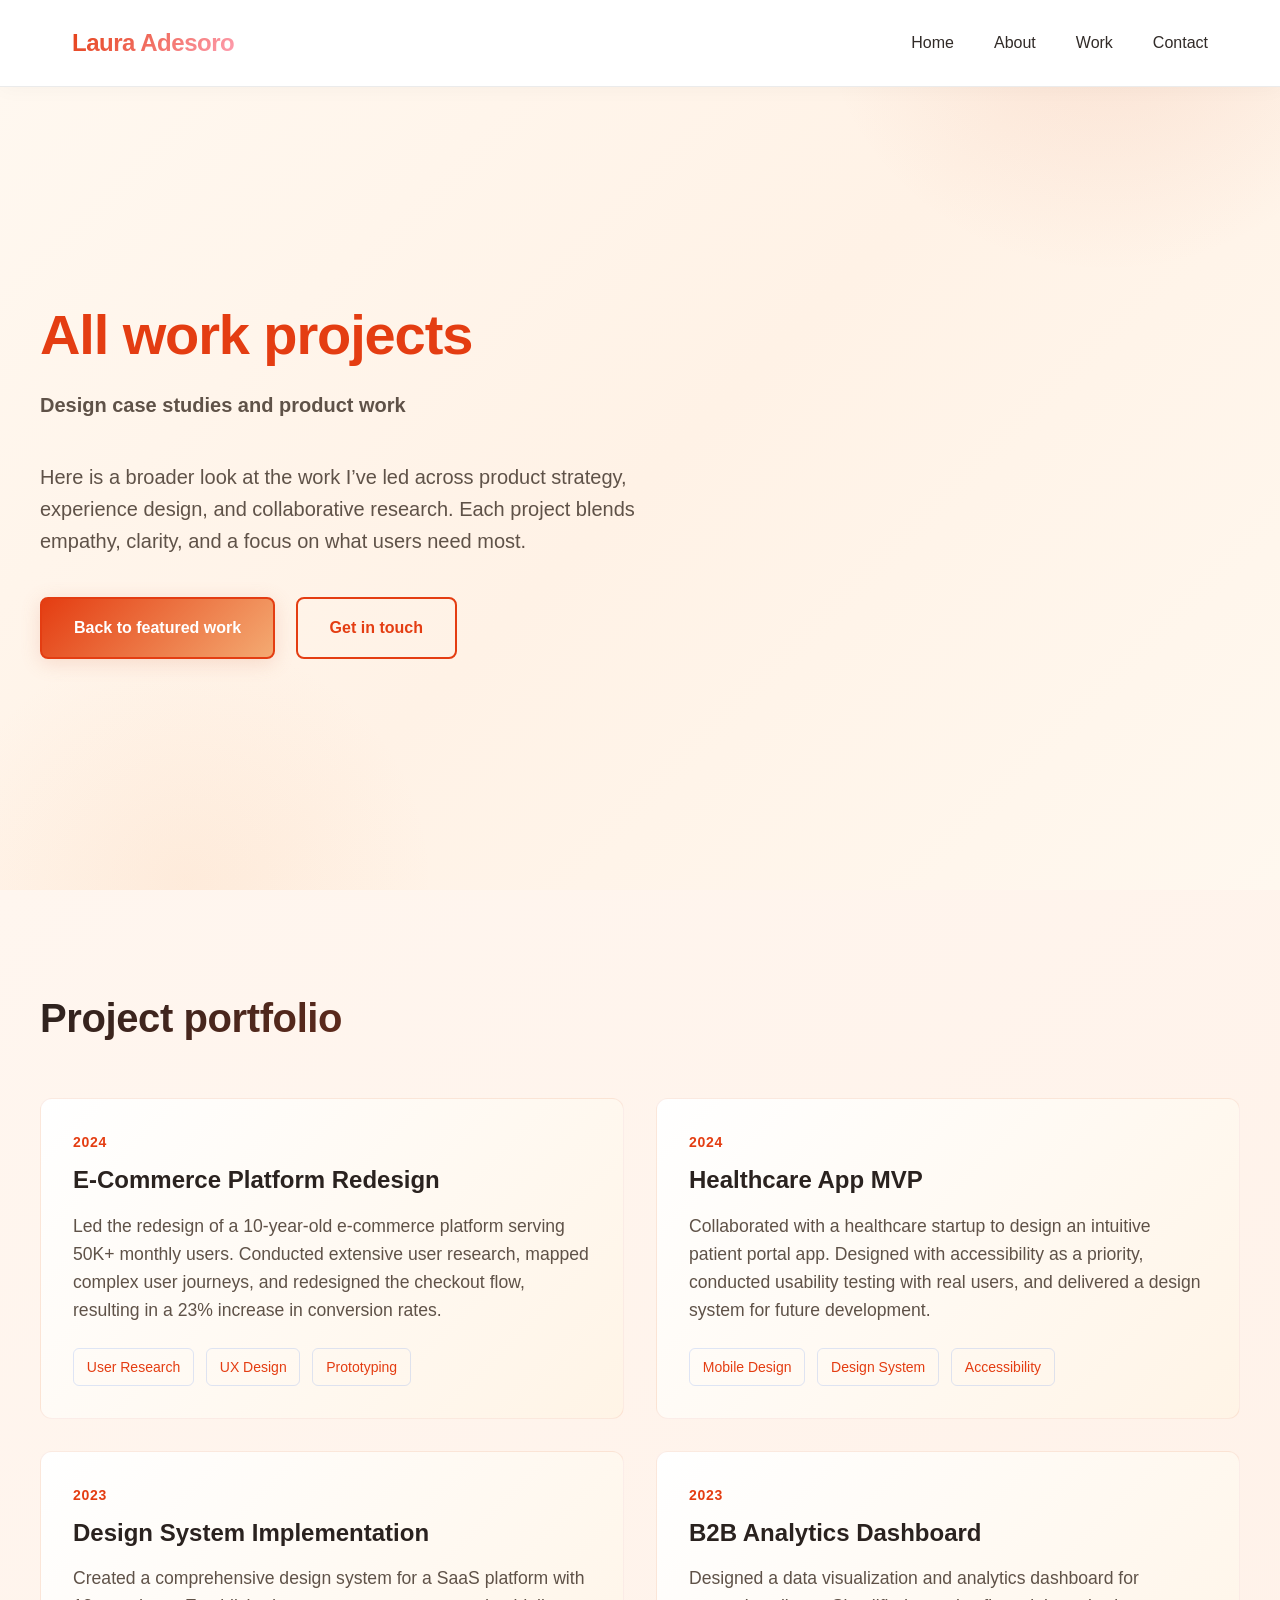
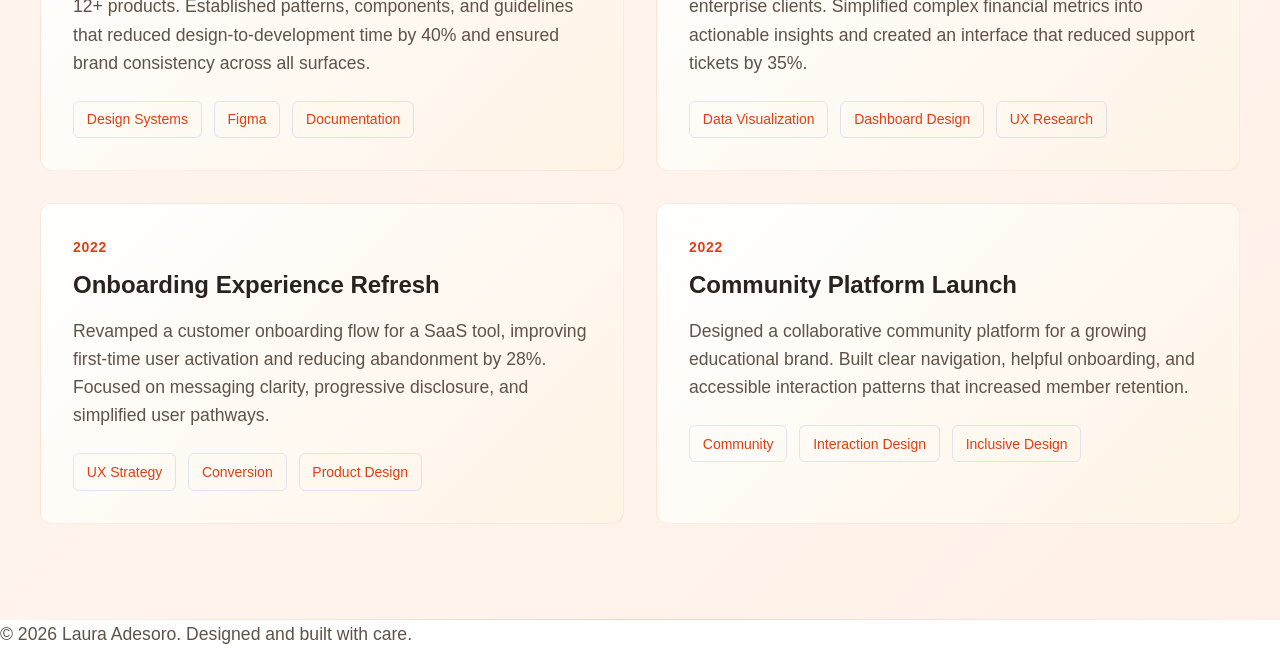
==== work.html @ 9b1a5531 "color scheme and hover affect changes Co-authored-by: Copilot <copilot@github.com>" ====
<!DOCTYPE html>
<html lang="en">
<head>
  <meta charset="UTF-8">
  <meta name="viewport" content="width=device-width, initial-scale=1.0">
  <title>Work | Laura Adesoro</title>
  <meta name="description" content="Laura Adesoro's portfolio of all work projects, featuring design case studies and product experiences.">
  <link rel="stylesheet" href="css/style.css">
</head>
<body>
  <nav>
    <div class="nav-container">
      <div class="logo">Laura Adesoro</div>
      <ul class="nav-links">
        <li><a href="index.html">Home</a></li>
        <li><a href="index.html#about">About</a></li>
        <li><a href="work.html">Work</a></li>
        <li><a href="index.html#contact">Contact</a></li>
      </ul>
    </div>
  </nav>

  <section class="hero">
    <div class="hero-content">
      <h1>All work projects</h1>
      <p class="hero-subtitle">Design case studies and product work</p>
      <p>Here is a broader look at the work I’ve led across product strategy, experience design, and collaborative research. Each project blends empathy, clarity, and a focus on what users need most.</p>
      <div>
        <a href="index.html#work" class="cta-button">Back to featured work</a>
        <a href="index.html#contact" class="cta-button cta-secondary">Get in touch</a>
      </div>
    </div>
  </section>

  <section class="work" id="work">
    <div class="work-container">
      <h2>Project portfolio</h2>
      <div class="work-grid">
        <div class="work-item">
          <div class="work-year">2024</div>
          <h3>E-Commerce Platform Redesign</h3>
          <p>Led the redesign of a 10-year-old e-commerce platform serving 50K+ monthly users. Conducted extensive user research, mapped complex user journeys, and redesigned the checkout flow, resulting in a 23% increase in conversion rates.</p>
          <div class="work-tags">
            <span class="tag">User Research</span>
            <span class="tag">UX Design</span>
            <span class="tag">Prototyping</span>
          </div>
        </div>

        <div class="work-item">
          <div class="work-year">2024</div>
          <h3>Healthcare App MVP</h3>
          <p>Collaborated with a healthcare startup to design an intuitive patient portal app. Designed with accessibility as a priority, conducted usability testing with real users, and delivered a design system for future development.</p>
          <div class="work-tags">
            <span class="tag">Mobile Design</span>
            <span class="tag">Design System</span>
            <span class="tag">Accessibility</span>
          </div>
        </div>

        <div class="work-item">
          <div class="work-year">2023</div>
          <h3>Design System Implementation</h3>
          <p>Created a comprehensive design system for a SaaS platform with 12+ products. Established patterns, components, and guidelines that reduced design-to-development time by 40% and ensured brand consistency across all surfaces.</p>
          <div class="work-tags">
            <span class="tag">Design Systems</span>
            <span class="tag">Figma</span>
            <span class="tag">Documentation</span>
          </div>
        </div>

        <div class="work-item">
          <div class="work-year">2023</div>
          <h3>B2B Analytics Dashboard</h3>
          <p>Designed a data visualization and analytics dashboard for enterprise clients. Simplified complex financial metrics into actionable insights and created an interface that reduced support tickets by 35%.</p>
          <div class="work-tags">
            <span class="tag">Data Visualization</span>
            <span class="tag">Dashboard Design</span>
            <span class="tag">UX Research</span>
          </div>
        </div>

        <div class="work-item">
          <div class="work-year">2022</div>
          <h3>Onboarding Experience Refresh</h3>
          <p>Revamped a customer onboarding flow for a SaaS tool, improving first-time user activation and reducing abandonment by 28%. Focused on messaging clarity, progressive disclosure, and simplified user pathways.</p>
          <div class="work-tags">
            <span class="tag">UX Strategy</span>
            <span class="tag">Conversion</span>
            <span class="tag">Product Design</span>
          </div>
        </div>

        <div class="work-item">
          <div class="work-year">2022</div>
          <h3>Community Platform Launch</h3>
          <p>Designed a collaborative community platform for a growing educational brand. Built clear navigation, helpful onboarding, and accessible interaction patterns that increased member retention.</p>
          <div class="work-tags">
            <span class="tag">Community</span>
            <span class="tag">Interaction Design</span>
            <span class="tag">Inclusive Design</span>
          </div>
        </div>
      </div>
    </div>
  </section>

  <footer>
    <p>&copy; 2026 Laura Adesoro. Designed and built with care.</p>
  </footer>
</body>
</html>
---- css/style.css ----
* {
  margin: 0;
  padding: 0;
  box-sizing: border-box;
}

:root {
  --primary: #2a221f;
  --secondary: #e43d12;
  --accent: #fff3e6;
  --light-gray: #f7efe6;
  --medium-gray: #8b7f72;
  --dark-gray: #5f5248;
  --text: #312b28;
  --accent-purple: #d6536d;
  --accent-pink: #ffa2b6;
  --accent-teal: #efb11d;
}

html {
  scroll-behavior: smooth;
}

body {
  font-family: -apple-system, BlinkMacSystemFont, 'Segoe UI', Roboto, 'Helvetica Neue', Arial, sans-serif;
  color: var(--text);
  line-height: 1.6;
  background: #ffffff;
  font-size: 16px;
  overflow-x: hidden;
}

/* Utility Classes */
.hidden {
  display: none !important;
}

/* Typography */
h1 {
  font-size: 3.5rem;
  font-weight: 800;
  line-height: 1.1;
  letter-spacing: -0.02em;
  margin-bottom: 1rem;
}

h2 {
  font-size: 2.5rem;
  font-weight: 700;
  letter-spacing: -0.01em;
  margin-bottom: 1.5rem;
}

h3 {
  font-size: 1.5rem;
  font-weight: 600;
  margin-bottom: 1rem;
}

p {
  font-size: 1.1rem;
  color: var(--dark-gray);
  margin-bottom: 1.5rem;
}

a {
  color: var(--secondary);
  text-decoration: none;
  transition: color 0.3s ease;
}

a:hover {
  color: var(--accent-pink);
}

/* Navigation */
nav {
  position: fixed;
  top: 0;
  width: 100%;
  background: rgba(255, 255, 255, 0.97);
  backdrop-filter: blur(12px);
  border-bottom: 1px solid rgba(0, 0, 0, 0.08);
  z-index: 1000;
  padding: 1.5rem 0;
  box-shadow: 0 2px 20px rgba(0, 0, 0, 0.03);
}

.nav-container {
  max-width: 1200px;
  margin: 0 auto;
  padding: 0 2rem;
  display: flex;
  justify-content: space-between;
  align-items: center;
}

.logo {
  font-size: 1.5rem;
  font-weight: 800;
  background: linear-gradient(135deg, var(--secondary) 0%, var(--accent-pink) 100%);
  -webkit-background-clip: text;
  -webkit-text-fill-color: transparent;
  background-clip: text;
  letter-spacing: -0.02em;
  transition: all 0.3s ease;
}

.logo:hover {
  transform: scale(1.05);
}

.nav-links {
  display: flex;
  list-style: none;
  gap: 2.5rem;
}

.nav-links a {
  font-size: 1rem;
  font-weight: 500;
  color: var(--text);
  transition: all 0.3s ease;
  position: relative;
}

.nav-links a::after {
  content: '';
  position: absolute;
  bottom: -4px;
  left: 0;
  width: 0;
  height: 3px;
  background: linear-gradient(90deg, var(--secondary), var(--accent-teal));
  transition: width 0.3s ease;
  border-radius: 2px;
}

.nav-links a:hover {
  color: var(--secondary);
}

.nav-links a:hover::after {
  width: 100%;
}

/* Hero Section */
.hero {
  margin-top: 80px;
  padding: 6rem 2rem;
  background: linear-gradient(135deg, #fff8f0 0%, #fff2e6 50%, #fff8ef 100%);
  min-height: 90vh;
  display: flex;
  align-items: center;
  position: relative;
  overflow: hidden;
}

.hero::before {
  content: '';
  position: absolute;
  top: -50%;
  right: -10%;
  width: 600px;
  height: 600px;
  background: radial-gradient(circle, rgba(217, 111, 74, 0.14) 0%, transparent 70%);
  border-radius: 50%;
  pointer-events: none;
}

.hero::after {
  content: '';
  position: absolute;
  bottom: -30%;
  left: -5%;
  width: 500px;
  height: 500px;
  background: radial-gradient(circle, rgba(244, 170, 114, 0.1) 0%, transparent 70%);
  border-radius: 50%;
  pointer-events: none;
}

.hero-content {
  max-width: 1200px;
  margin: 0 auto;
  width: 100%;
  position: relative;
  z-index: 10;
}

.hero h1 {
  color: var(--secondary);
  margin-bottom: 1.5rem;
  animation: slideInUp 0.8s ease-out;
}

.hero-subtitle {
  font-size: 1.5rem;
  color: var(--secondary);
  font-weight: 600;
  margin-bottom: 2rem;
  animation: slideInUp 0.8s ease-out 0.1s backwards;
}

.hero p {
  font-size: 1.25rem;
  max-width: 600px;
  margin-bottom: 2.5rem;
  color: var(--dark-gray);
  animation: slideInUp 0.8s ease-out 0.2s backwards;
}

@keyframes slideInUp {
  from {
    opacity: 0;
    transform: translateY(30px);
  }
  to {
    opacity: 1;
    transform: translateY(0);
  }
}

.cta-button {
  display: inline-block;
  background: linear-gradient(135deg, var(--secondary), #f4aa72);
  color: white;
  padding: 1rem 2rem;
  border-radius: 8px;
  font-weight: 600;
  transition: all 0.3s ease;
  border: 2px solid var(--secondary);
  cursor: pointer;
  position: relative;
  overflow: hidden;
  box-shadow: 0 4px 20px rgba(217, 111, 74, 0.2);
}

.cta-button::before {
  content: '';
  position: absolute;
  top: 50%;
  left: 50%;
  width: 0;
  height: 0;
  background: rgba(255, 255, 255, 0.2);
  border-radius: 50%;
  transform: translate(-50%, -50%);
  transition: width 0.6s, height 0.6s;
}

.cta-button:hover {
  transform: translateY(-3px);
  box-shadow: 0 12px 35px rgba(217, 111, 74, 0.3);
}

.cta-button:hover::before {
  width: 300px;
  height: 300px;
}

.cta-secondary {
  background: linear-gradient(135deg, transparent, transparent);
  color: var(--secondary);
  margin-left: 1rem;
  border: 2px solid var(--secondary);
  box-shadow: none;
}

.cta-secondary::before {
  display: none;
}

.cta-secondary:hover {
  background: var(--accent);
  color: var(--secondary);
}

/* About Section */
.about {
  padding: 6rem 2rem;
  background: linear-gradient(to bottom, #fff8f0 0%, #fff0e4 100%);
  position: relative;
}

.about::before {
  content: '';
  position: absolute;
  top: 0;
  left: 0;
  right: 0;
  height: 1px;
  background: linear-gradient(90deg, transparent, rgba(217, 111, 74, 0.25), transparent);
}

.about-container {
  max-width: 1200px;
  margin: 0 auto;
}

.about h2 {
  color: var(--primary);
  margin-bottom: 2rem;
  background: linear-gradient(135deg, var(--primary) 0%, var(--secondary) 100%);
  -webkit-background-clip: text;
  -webkit-text-fill-color: transparent;
  background-clip: text;
}

.about-content {
  display: grid;
  grid-template-columns: 1fr 1fr;
  gap: 4rem;
  align-items: start;
}

.about-side {
  display: flex;
  flex-direction: column;
  gap: 1.5rem;
}

.about-photo {
  min-height: 300px;
  border-radius: 24px;
  background: linear-gradient(135deg, rgba(217, 111, 74, 0.12), rgba(244, 170, 114, 0.08));
  border: 1px dashed rgba(217, 111, 74, 0.35);
  display: flex;
  align-items: center;
  justify-content: center;
  color: var(--secondary);
  font-weight: 600;
  text-transform: uppercase;
  letter-spacing: 0.08em;
}

.about-text p {
  margin-bottom: 1.5rem;
  transition: color 0.3s ease;
}

.about-text p:hover {
  color: var(--secondary);
}

.expertise-list {
  display: grid;
  grid-template-columns: 1fr 1fr;
  gap: 1.5rem;
}

.expertise-item {
  background: linear-gradient(135deg, #ffffff 0%, #fff3e8 100%);
  padding: 1.5rem;
  border-radius: 12px;
  border-left: 4px solid var(--secondary);
  border-right: 1px solid rgba(217, 111, 74, 0.12);
  border-top: 1px solid rgba(217, 111, 74, 0.12);
  border-bottom: 1px solid rgba(217, 111, 74, 0.12);
  transition: all 0.3s ease;
  box-shadow: 0 4px 15px rgba(217, 111, 74, 0.08);
  position: relative;
  overflow: hidden;
}

.expertise-item::before {
  content: '';
  position: absolute;
  top: 0;
  right: 0;
  width: 100px;
  height: 100px;
  background: radial-gradient(circle, rgba(217, 111, 74, 0.12) 0%, transparent 70%);
  border-radius: 50%;
}

.expertise-item:hover {
  transform: translateY(-5px);
  box-shadow: 0 12px 30px rgba(217, 111, 74, 0.18);
  border-left-color: var(--accent-teal);
}

.expertise-item h4 {
  color: var(--primary);
  margin-bottom: 0.5rem;
  font-weight: 600;
  position: relative;
  z-index: 1;
}

.expertise-item p {
  font-size: 1rem;
  margin: 0;
  color: var(--medium-gray);
  position: relative;
  z-index: 1;
}

/* Work Section */
.work {
  padding: 6rem 2rem;
  background: linear-gradient(135deg, #fff6ef 0%, #fff1e8 100%);
  position: relative;
}

.work::after {
  content: '';
  position: absolute;
  bottom: 0;
  left: 0;
  right: 0;
  height: 1px;
  background: linear-gradient(90deg, transparent, rgba(217, 111, 74, 0.25), transparent);
}

.work-container {
  max-width: 1200px;
  margin: 0 auto;
}

.work h2 {
  color: var(--primary);
  margin-bottom: 3rem;
  background: linear-gradient(135deg, var(--primary) 0%, var(--secondary) 100%);
  -webkit-background-clip: text;
  -webkit-text-fill-color: transparent;
  background-clip: text;
}

.work-grid {
  display: grid;
  grid-template-columns: 1fr 1fr;
  gap: 2rem;
}

.work-item {
  background: linear-gradient(135deg, #ffffff 0%, #fff4e6 100%);
  border-radius: 12px;
  padding: 2rem;
  transition: all 0.3s ease;
  border: 1px solid rgba(217, 111, 74, 0.12);
  position: relative;
  overflow: hidden;
}

.work-item::before {
  content: '';
  position: absolute;
  top: 0;
  left: 0;
  right: 0;
  height: 4px;
  background: linear-gradient(90deg, var(--secondary), var(--accent-teal));
  transform: scaleX(0);
  transform-origin: left;
  transition: transform 0.3s ease;
}

.work-item:hover {
  transform: translateY(-8px);
  box-shadow: 0 25px 50px rgba(217, 111, 74, 0.12);
  border-color: rgba(217, 111, 74, 0.20);
}

.work-item:hover::before {
  transform: scaleX(1);
}

.work-year {
  font-size: 0.875rem;
  color: var(--secondary);
  text-transform: uppercase;
  letter-spacing: 0.05em;
  margin-bottom: 0.5rem;
  font-weight: 700;
}

.work-item h3 {
  color: var(--primary);
  margin-bottom: 0.75rem;
  transition: color 0.3s ease;
}

.work-item:hover h3 {
  color: var(--secondary);
}

.work-item p {
  margin-bottom: 1.5rem;
}

.work-tags {
  display: flex;
  flex-wrap: wrap;
  gap: 0.75rem;
}

.tag {
  background: #ffa2B6);
  color: var(--secondary);
  padding: 0.4rem 0.8rem;
  border-radius: 6px;
  font-size: 0.875rem;
  font-weight: 500;
  border: 1px solid rgba(37, 99, 235, 0.15);
  transition: all 0.2s ease;
  display: inline-block;
}

.tag:hover {
  background: linear-gradient(135deg, rgba(37, 99, 235, 0.1), rgba(37, 99, 235, 0.08));
  transform: translateY(-2px);
  box-shadow: 0 4px 12px rgba(37, 99, 235, 0.15);
}

/* Contact Section */
.contact {
  padding: 6rem 2rem;
  background: linear-gradient(135deg, #d96f4a 0%, #8f5d47 100%);
  color: white;
  text-align: center;
  position: relative;
  overflow: hidden;
}

.contact::before {
  content: '';
  position: absolute;
  top: -50%;
  right: -10%;
  width: 600px;
  height: 600px;
  background: radial-gradient(circle, rgba(255, 255, 255, 0.12) 0%, transparent 70%);
  border-radius: 50%;
}

.contact::after {
  content: '';
  position: absolute;
  bottom: -30%;
  left: -5%;
  width: 500px;
  height: 500px;
  background: radial-gradient(circle, rgba(124, 58, 237, 0.1) 0%, transparent 70%);
  border-radius: 50%;
}

.contact-container {
  max-width: 800px;
  margin: 0 auto;
  position: relative;
  z-index: 10;
}

.contact h2 {
  color: white;
  margin-bottom: 1.5rem;
  background: linear-gradient(135deg, #ffffff 0%, #d1d5db 100%);
  -webkit-background-clip: text;
  -webkit-text-fill-color: transparent;
  background-clip: text;
}

.contact p {
  color: #d1d5db;
  font-size: 1.25rem;
  margin-bottom: 3rem;
}

.contact-links {
  display: flex;
  justify-content: center;
  gap: 2rem;
  flex-wrap: wrap;
}

.contact-links a {
  color: var(--accent);
  font-weight: 600;
  font-size: 1.1rem;
  transition: all 0.3s ease;
  padding: 0.75rem 1.5rem;
  border: 2px solid var(--accent);
  border-radius: 8px;
  background: rgba(37, 99, 235, 0.05);
  position: relative;
  overflow: hidden;
}

.contact-links a::before {
  content: '';
  position: absolute;
  top: 50%;
  left: 50%;
  width: 0;
  height: 0;
  background: rgba(37, 99, 235, 0.2);
  border-radius: 50%;
  transform: translate(-50%, -50%);
  transition: width 0.6s, height 0.6s;
  z-index: -1;
}

.contact-links a:hover {
  color: white;
  transform: translateY(-3px);
  box-shadow: 0 12px 35px var(--accent-teal);


.contact-links a:hover::before {
  width: 300px;
  height: 300px;
}

/* Footer */
footer {
  background: linear-gradient(135deg, #0f0f0f 0%, #1a1a1a 100%);
  color: #9ca3af;
  padding: 2rem;
  text-align: center;
  font-size: 0.95rem;
  border-top: 1px solid rgba(37, 99, 235, 0.1);
}

/* Weather Widget */
.weather-widget {
  position: fixed;
  top: 100px;
  right: 2rem;
  background: linear-gradient(135deg, #ffffff 0%, #f8faff 100%);
  border: 1px solid rgba(37, 99, 235, 0.15);
  border-radius: 12px;
  padding: 1.5rem;
  box-shadow: 0 10px 40px rgba(37, 99, 235, 0.1);
  width: 200px;
  z-index: 100;
  backdrop-filter: blur(10px);
  animation: slideInRight 0.5s ease-out;
  transition: all 0.3s ease;
}

.weather-widget.condensed {
  width: auto;
  padding: 0.75rem;
  top: 90px;
}

.weather-widget:hover {
  animation: none;
}

.weather-widget:hover.condensed {
  width: 200px;
  padding: 1.5rem;
  top: 100px;
}

@keyframes slideInRight {
  from {
    opacity: 0;
    transform: translateX(30px);
  }
  to {
    opacity: 1;
    transform: translateX(0);
  }
}

.weather-loading {
  display: flex;
  flex-direction: column;
  align-items: center;
  gap: 1rem;
}

.spinner {
  width: 24px;
  height: 24px;
  border: 3px solid rgba(37, 99, 235, 0.1);
  border-top-color: var(--secondary);
  border-radius: 50%;
  animation: spin 0.8s linear infinite;
}

@keyframes spin {
  to {
    transform: rotate(360deg);
  }
}

.weather-loading p {
  font-size: 0.875rem;
  color: var(--medium-gray);
  margin: 0;
}

.weather-content {
  display: flex;
  flex-direction: column;
  align-items: center;
  gap: 0.75rem;
  text-align: center;
  transition: all 0.3s ease;
}

.weather-widget.condensed .weather-content {
  flex-direction: row;
  gap: 0.5rem;
  text-align: left;
}

.weather-icon {
  width: 48px;
  height: 48px;
  color: var(--secondary);
  margin-bottom: 0.5rem;
  animation: float 3s ease-in-out infinite;
  transition: all 0.3s ease;
  flex-shrink: 0;
}

.weather-widget.condensed .weather-icon {
  width: 32px;
  height: 32px;
  margin-bottom: 0;
  animation: none;
}

@keyframes float {
  0%, 100% {
    transform: translateY(0px);
  }
  50% {
    transform: translateY(-8px);
  }
}

.weather-icon svg {
  width: 100%;
  height: 100%;
  stroke-width: 1.5;
}

.weather-temp {
  font-size: 2rem;
  font-weight: 800;
  color: var(--primary);
  line-height: 1;
  transition: all 0.3s ease;
}

.weather-widget.condensed .weather-temp {
  font-size: 1.25rem;
}

.weather-condition {
  font-size: 0.95rem;
  color: var(--text);
  font-weight: 600;
  transition: all 0.3s ease;
}

.weather-widget.condensed .weather-condition {
  display: none;
}

.weather-location {
  font-size: 0.75rem;
  color: var(--medium-gray);
  margin-top: 0.5rem;
  transition: all 0.3s ease;
}

.weather-widget.condensed .weather-location {
  display: none;
}

.weather-fallback {
  text-align: center;
  padding: 0.5rem 0;
  transition: all 0.3s ease;
}

.weather-fallback p {
  font-size: 0.9rem;
  color: var(--dark-gray);
  margin: 0;
  line-height: 1.4;
  transition: all 0.3s ease;
}

.weather-widget.condensed .weather-fallback p {
  font-size: 0;
  display: none;
}

/* Responsive Design */
@media (max-width: 1200px) {
  .weather-widget {
    right: 1rem;
  }
}

@media (max-width: 768px) {
  h1 {
    font-size: 2.5rem;
  }

  .weather-widget {
    position: static;
    width: 100%;
    margin-bottom: 2rem;
    animation: none;
  }

  h2 {
    font-size: 1.875rem;
  }

  .nav-links {
    gap: 1.5rem;
  }

  .hero {
    padding: 4rem 1.5rem;
    margin-top: 70px;
  }

  .hero::before,
  .hero::after {
    display: none;
  }

  .hero-subtitle {
    font-size: 1.25rem;
  }

  .about-content,
  .work-grid {
    grid-template-columns: 1fr;
    gap: 2rem;
  }

  .expertise-list {
    grid-template-columns: 1fr;
  }

  .cta-secondary {
    display: block;
    margin-left: 0;
    margin-top: 1rem;
  }

  .contact::before,
  .contact::after {
    display: none;
  }
}

@media (max-width: 640px) {
  h1 {
    font-size: 2rem;
  }

  h2 {
    font-size: 1.5rem;
  }

  p {
    font-size: 1rem;
  }

  .nav-container {
    padding: 0 1rem;
  }

  .nav-links {
    gap: 1rem;
    font-size: 0.9rem;
  }

  .hero {
    padding: 3rem 1rem;
  }

  .hero h1 {
    margin-bottom: 1rem;
  }

  .contact-links {
    gap: 1rem;
  }

  .contact-links a {
    font-size: 1rem;
    padding: 0.6rem 1.2rem;
  }

  .work-grid {
    grid-template-columns: 1fr;
  }
}
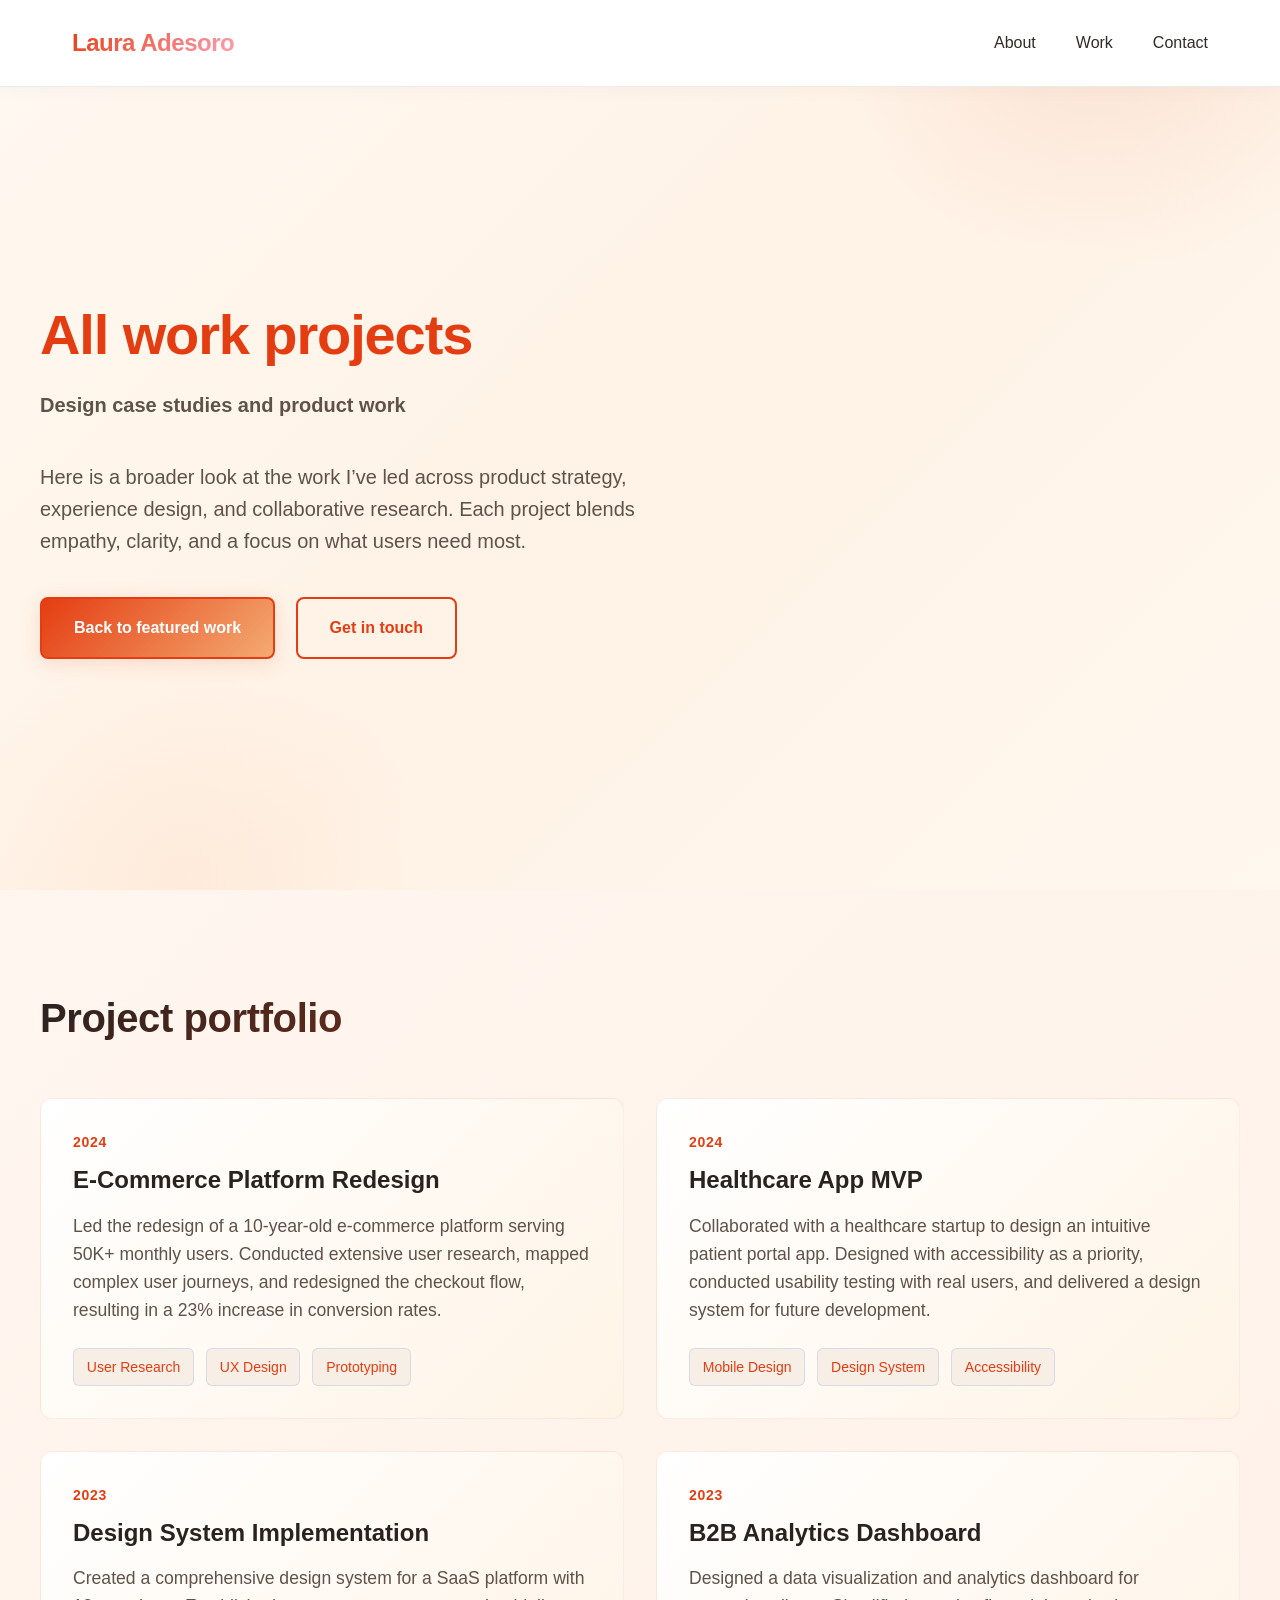
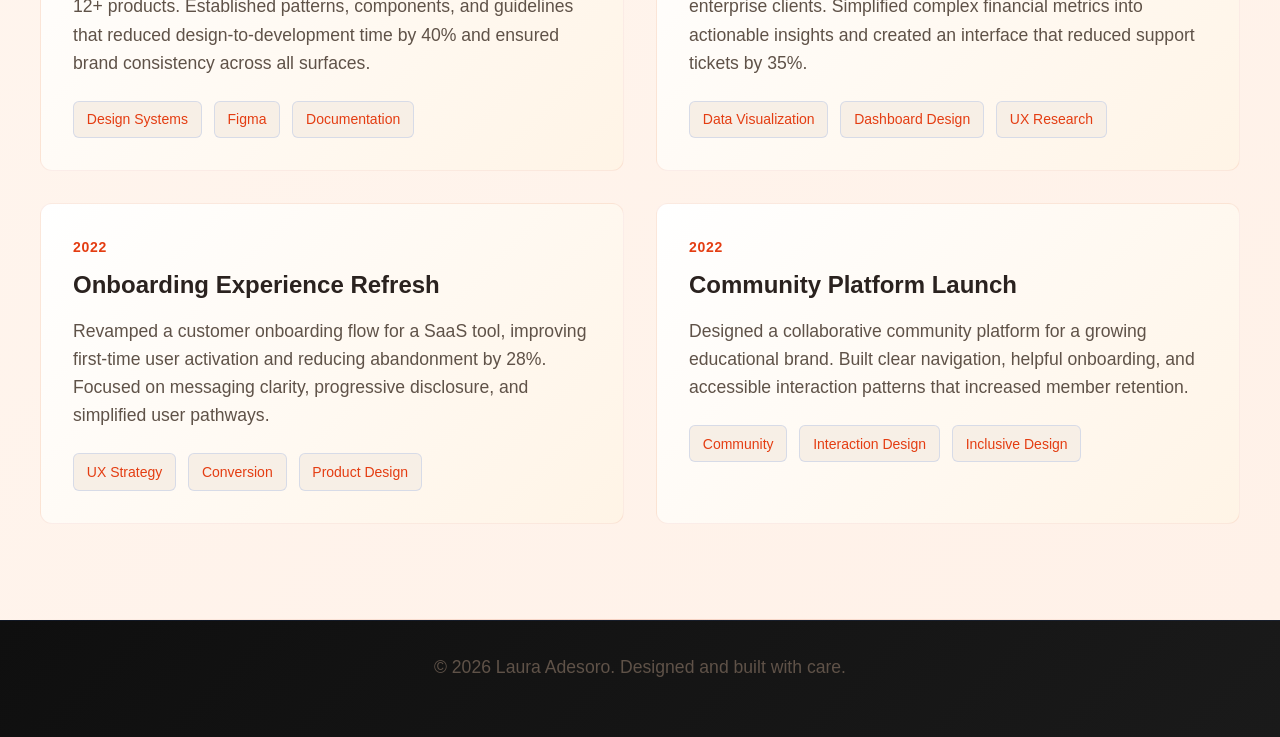
==== commit e792c628: "copy and more styling changes Co-authored-by: Copilot <copilot@github.com>" ====
--- a/work.html
+++ b/work.html
@@ -10,9 +10,8 @@
 <body>
   <nav>
     <div class="nav-container">
-      <div class="logo">Laura Adesoro</div>
+      <div class="logo"><a href="index.html">Laura Adesoro</a></div>
       <ul class="nav-links">
-        <li><a href="index.html">Home</a></li>
         <li><a href="index.html#about">About</a></li>
         <li><a href="work.html">Work</a></li>
         <li><a href="index.html#contact">Contact</a></li>
--- a/css/style.css
+++ b/css/style.css
@@ -343,6 +343,31 @@
   color: var(--secondary);
 }
 
+.about-text ul {
+  margin: 0 0 1.5rem 0;
+  padding-left: 1.4rem;
+  color: var(--dark-gray);
+  line-height: 1.8;
+  list-style: none;
+}
+
+.about-text li {
+  margin-bottom: 0.9rem;
+  position: relative;
+  padding-left: 1.4rem;
+}
+
+.about-text li::before {
+  content: '';
+  position: absolute;
+  left: 0;
+  top: 0.7rem;
+  width: 0.5rem;
+  height: 0.5rem;
+  border-radius: 50%;
+  background: var(--accent-pink);
+}
+
 .expertise-list {
   display: grid;
   grid-template-columns: 1fr 1fr;
@@ -496,7 +521,7 @@
 }
 
 .tag {
-  background: #ffa2B6);
+  background: var(--light-gray);
   color: var(--secondary);
   padding: 0.4rem 0.8rem;
   border-radius: 6px;
@@ -508,9 +533,9 @@
 }
 
 .tag:hover {
-  background: linear-gradient(135deg, rgba(37, 99, 235, 0.1), rgba(37, 99, 235, 0.08));
+  background: linear-gradient(135deg, var(--light-gray), var(--accent));
   transform: translateY(-2px);
-  box-shadow: 0 4px 12px rgba(37, 99, 235, 0.15);
+  box-shadow: 0 4px 12px var(--light-gray);
 }
 
 /* Contact Section */
@@ -582,7 +607,7 @@
   padding: 0.75rem 1.5rem;
   border: 2px solid var(--accent);
   border-radius: 8px;
-  background: rgba(37, 99, 235, 0.05);
+  background: rgba(247, 248, 250, 0.05);
   position: relative;
   overflow: hidden;
 }
@@ -594,7 +619,7 @@
   left: 50%;
   width: 0;
   height: 0;
-  background: rgba(37, 99, 235, 0.2);
+  background: rgba(245, 222, 207, 0.2);
   border-radius: 50%;
   transform: translate(-50%, -50%);
   transition: width 0.6s, height 0.6s;
@@ -604,8 +629,8 @@
 .contact-links a:hover {
   color: white;
   transform: translateY(-3px);
-  box-shadow: 0 12px 35px var(--accent-teal);
-
+  box-shadow: 0 4px 30px var(--accent);
+}
 
 .contact-links a:hover::before {
   width: 300px;
